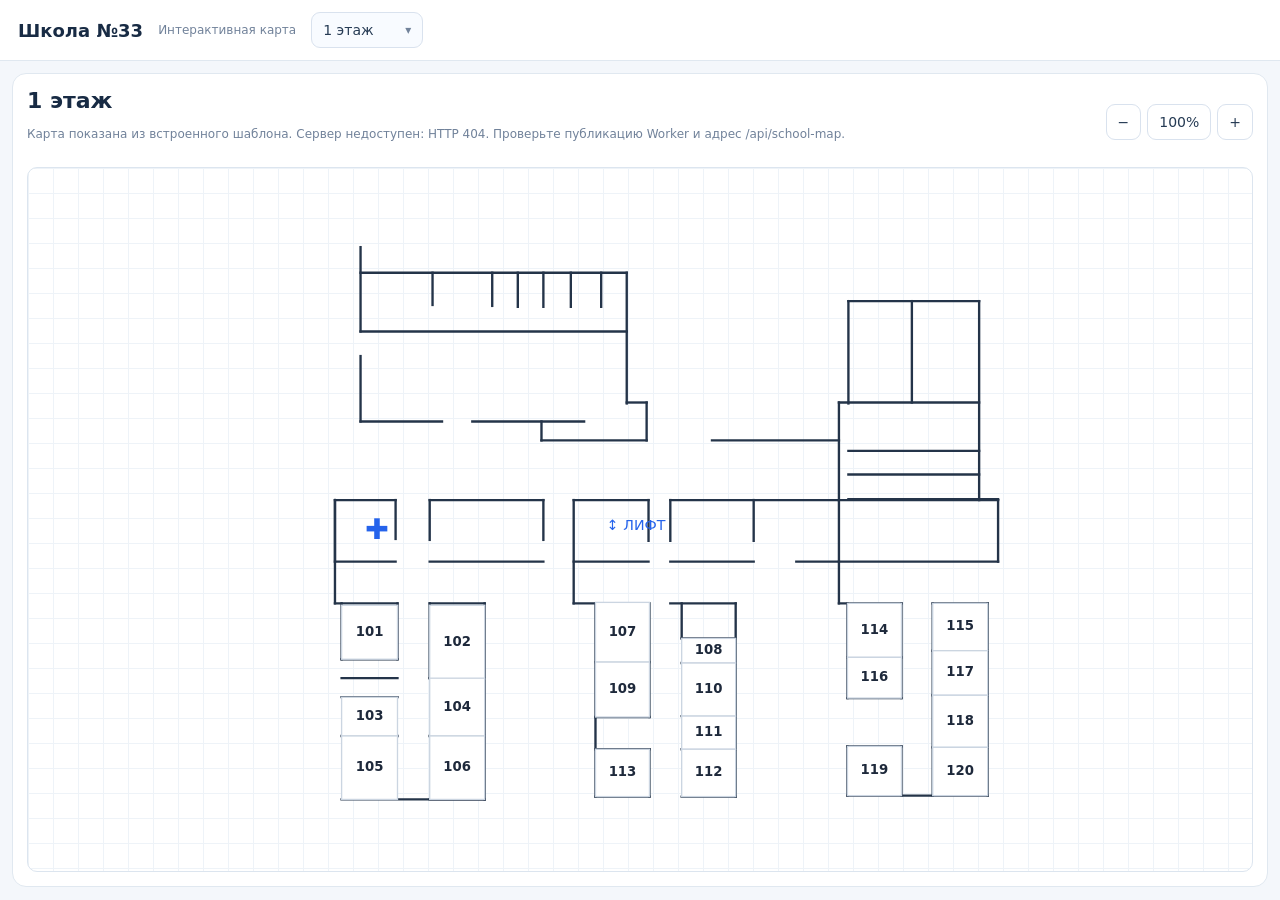
==== public/map-editor/index.html @ afbffb68 "Add files via upload" ====
<!doctype html><html lang="ru"><head><meta charset="utf-8"><meta name="viewport" content="width=device-width,initial-scale=1"><title>Редактор карты школы №33</title><link rel="stylesheet" href="style.css"></head><body>
<header><div><b>Школа №33</b><span>Интерактивная карта</span><div class="floor-dropdown"><button id="floorMenuButton" type="button" aria-expanded="false" aria-controls="floorMenu">Этажи <span aria-hidden="true">▾</span></button><div id="floorMenu" class="floor-menu" hidden><div id="floors"></div></div></div></div><div class="top admin-only"><button id="undo" title="Отменить">↶</button><button id="redo" title="Повторить">↷</button><button id="save">Сохранить</button><button id="download">Скачать JSON</button><label class="btn">Загрузить JSON<input type="file" id="load" accept=".json,application/json" hidden></label></div></header>
<main><aside class="left admin-only"><h3>Инструменты</h3><button class="tool" data-tool="select">↖ Выделение</button><button class="tool" data-tool="wall">╱ Стена</button><button class="tool" data-tool="room">▢ Кабинет</button><button class="tool" data-tool="image">▧ Изображение</button><input id="imageUpload" type="file" accept="image/*" hidden><button class="tool" data-tool="erase">⌫ Удаление</button><hr><button id="editToggle" class="edit">✎ Режим редактирования</button></aside>
<section class="center"><div class="bar"><div><h1 id="floorTitle">1 этаж</h1><p id="status">Режим просмотра</p></div><div class="zoom"><button id="minus">−</button><button id="zoomReset">100%</button><button id="plus">+</button></div></div><div id="viewport"><canvas id="canvas"></canvas><div id="roomTooltip" hidden></div><div id="empty" hidden>Здесь пока нет объектов. Нажмите на карандаш, чтобы начать рисовать.</div></div><div class="foot admin-foot">Колесо мыши — масштаб · ПКМ + перетаскивание — перемещение · Delete — удалить · Shift + клик — выбрать несколько · Ctrl+Z — назад · Ctrl+X — вперёд</div></section>
<aside class="right admin-only"><div class="layerhead"><h3>Элементы карты</h3><button id="addLayer" title="Добавить элемент">＋</button></div><div id="props"></div><div id="layers"></div><hr><button id="clearFloor" class="danger">Очистить этаж</button><p class="help">Карта сохраняется в базе D1. Изменения доступны только администратору.</p></aside></main>
<script src="seed.js"></script><script src="plan-details.js"></script><script src="editor.js"></script></body></html>
---- public/map-editor/style.css ----
*{box-sizing:border-box}body{margin:0;background:#f4f7fb;color:#182b44;font:14px system-ui,"Segoe UI",sans-serif}button,.btn{font:inherit;cursor:pointer;border:1px solid #d9e2ee;border-radius:9px;background:#fff;padding:9px 11px;color:#263b54}button:hover,.btn:hover{background:#eaf2ff}button:disabled{opacity:.4;cursor:default}header{background:#fff;border-bottom:1px solid #e0e8f0;padding:12px 18px;display:flex;justify-content:space-between;align-items:center;gap:10px}header div:first-child{display:flex;gap:15px;align-items:center}header b{font-size:18px}header span,.muted,.help,.foot,#status{color:#71829a;font-size:12px}.top{display:flex;gap:7px;align-items:center;flex-wrap:wrap}.top #save{background:#2563eb;color:white;border-color:#2563eb}main{display:grid;grid-template-columns:205px minmax(0,1fr) 260px;gap:12px;padding:12px;max-width:1900px;margin:auto;min-height:calc(100vh - 70px)}aside,.center{background:#fff;border:1px solid #e0e8f0;border-radius:14px;padding:14px;min-width:0}h3{font-size:14px;margin:6px 0 14px}h1{font-size:22px;margin:0}p{line-height:1.5}.left button,.right>.danger{display:block;width:100%;text-align:left;margin:5px 0}.tool.active,.floor.active,.edit.active{background:#2563eb;color:white;border-color:#2563eb}.floor{font-weight:600}.edit{background:#fef3c7;border-color:#f59e0b}hr{border:0;border-top:1px solid #e7edf4;margin:16px 0}.bar{display:flex;align-items:center;justify-content:space-between;gap:12px;margin-bottom:12px}.zoom{display:flex;gap:6px}#viewport{height:calc(100vh - 205px);min-height:450px;position:relative;border:1px solid #dce5ef;border-radius:10px;overflow:hidden;background-color:#fff;background-image:linear-gradient(#eef3f8 1px,transparent 1px),linear-gradient(90deg,#eef3f8 1px,transparent 1px);background-size:25px 25px;touch-action:none}canvas{display:block;width:100%;height:100%;cursor:crosshair}#empty{position:absolute;top:50%;width:100%;text-align:center;color:#8796aa;pointer-events:none}.foot{padding:10px 0 0}.prop{display:block;margin:11px 0;font-size:12px;color:#64748b}.prop input,.prop select,.prop textarea{display:block;width:100%;margin-top:5px;border:1px solid #dce5ef;border-radius:7px;padding:8px;background:#fff;color:#15243b}.prop input[type=color]{height:35px;padding:3px}.prop input[type=checkbox]{display:inline;width:auto}.layer{display:flex;align-items:center;justify-content:space-between;padding:8px 0;border-bottom:1px solid #edf1f6;gap:5px;font-size:12px}.danger{color:#b91c1c;border-color:#fecaca}.help{line-height:1.5}#props button{margin-top:10px}@media(max-width:1000px){main{grid-template-columns:170px minmax(0,1fr)}.right{grid-column:1/-1}#viewport{height:550px}}@media(max-width:650px){main{display:block}aside,.center{margin-bottom:10px}#viewport{height:470px}header{flex-wrap:wrap}}.layerhead{display:flex;justify-content:space-between;align-items:center;margin:10px 0}.layerhead button{font-size:19px;padding:3px 10px}.right .layer{cursor:default}.right .layer button{padding:3px 7px;font-size:11px}.right .layer .icon{width:20px;text-align:center}#props:empty{display:none}\n
.right .layerhead{display:flex;align-items:center;justify-content:space-between;margin:0 0 12px;gap:12px}.right .layerhead h3{margin:0}.right .layerhead button{margin-left:auto;flex-shrink:0}

/* Viewer mode: show only the floor chooser and map. */
body:not(.admin-visible) .admin-only{display:none!important}
body:not(.admin-visible) main{grid-template-columns:minmax(0,1fr)}
body:not(.admin-visible) #viewport{height:calc(100vh - 195px);min-height:500px}
body:not(.admin-visible) .center{max-width:none}
body:not(.admin-visible) .admin-foot{display:none}
.floor-dropdown{position:relative;z-index:20}
.floor-dropdown>button{display:flex;align-items:center;gap:16px;justify-content:space-between;min-width:112px;background:#f8fbff}
.floor-menu{position:absolute;left:0;top:calc(100% + 7px);background:white;border:1px solid #d9e2ee;border-radius:12px;padding:6px;box-shadow:0 12px 30px #172b4922;min-width:150px;z-index:25}
.floor-menu[hidden]{display:none!important}
.floor-menu .floor{display:block;width:100%;text-align:left;margin:2px 0;border:0;background:transparent}
.floor-menu .floor.active{background:#2563eb;color:white}
header>div:first-child{flex-wrap:wrap}
@media(max-width:650px){body:not(.admin-visible) #viewport{height:65vh;min-height:400px}}

#roomTooltip{position:absolute;z-index:30;pointer-events:none;background:#142338;color:#fff;border-radius:10px;padding:12px 14px;min-width:210px;max-width:240px;box-shadow:0 8px 22px #0003;line-height:1.8}#roomTooltip[hidden]{display:none!important}#roomTooltip strong{display:block;border-bottom:1px solid #ffffff33;margin-bottom:5px;padding-bottom:3px}
:root[data-theme="dark"] body{background:#101827;color:#e7edf6}:root[data-theme="dark"] header,:root[data-theme="dark"] aside,:root[data-theme="dark"] .center{background:#192437;color:#e7edf6;border-color:#35455d}:root[data-theme="dark"] button,:root[data-theme="dark"] .btn,:root[data-theme="dark"] .prop input,:root[data-theme="dark"] .prop select{background:#233248;color:#f2f5fa;border-color:#40516a}:root[data-theme="dark"] .floor-menu{background:#1a273b;border-color:#40516a}:root[data-theme="dark"] .floor-dropdown>button{background:#233248}:root[data-theme="dark"] #viewport{background-color:#152031;background-image:linear-gradient(#2a374b 1px,transparent 1px),linear-gradient(90deg,#2a374b 1px,transparent 1px);border-color:#40516a}:root[data-theme="dark"] .layer{border-color:#34455d}:root[data-theme="dark"] hr{border-color:#34455d}:root[data-theme="dark"] .tool.active,:root[data-theme="dark"] .floor.active{background:#2f6fed;color:#fff}

/* Theme compatibility for iframe and robust dark controls */
html[data-theme="dark"]{color-scheme:dark}html[data-theme="dark"] body,html[data-theme="dark"] main{background:#101827!important;color:#e7edf6!important}html[data-theme="dark"] header,html[data-theme="dark"] aside,html[data-theme="dark"] .center{background:#192437!important;color:#e7edf6!important;border-color:#35455d!important}html[data-theme="dark"] #viewport{background-color:#152031!important;background-image:linear-gradient(#2a374b 1px,transparent 1px),linear-gradient(90deg,#2a374b 1px,transparent 1px)!important;border-color:#40516a!important}html[data-theme="dark"] button,html[data-theme="dark"] .btn,html[data-theme="dark"] input,html[data-theme="dark"] select{background:#233248;color:#f2f5fa;border-color:#40516a}html[data-theme="dark"] .tool.active,html[data-theme="dark"] .edit.active{background:#2563eb!important;color:white!important}

.tree-group{border-bottom:1px solid #dce5ef;padding:5px 0}.tree-head,.tree-object{display:flex;align-items:center;gap:5px;min-height:35px}.tree-head button,.tree-object button{padding:4px 6px;flex-shrink:0}.tree-arrow{border:0;background:transparent!important}.tree-title{flex:1;min-width:0;overflow:hidden;text-overflow:ellipsis;white-space:nowrap;cursor:pointer;font-size:12px}.tree-children{margin-left:15px;border-left:1px solid #cbd5e1;padding-left:8px}.tree-object-label{flex:1;text-align:left;min-width:0;overflow:hidden;text-overflow:ellipsis;white-space:nowrap;border:0!important;background:transparent!important;font-size:11px!important}.tree-object.selected{background:#dbeafe;border-radius:6px}.group-selected{width:100%;margin:5px 0;font-size:11px!important}.tree-head input,.tree-object input{flex-shrink:0}body.dark .tree-object.selected{background:#1d4e85}body.dark .tree-group{border-color:#34445b}body.dark .tree-children{border-color:#34445b}
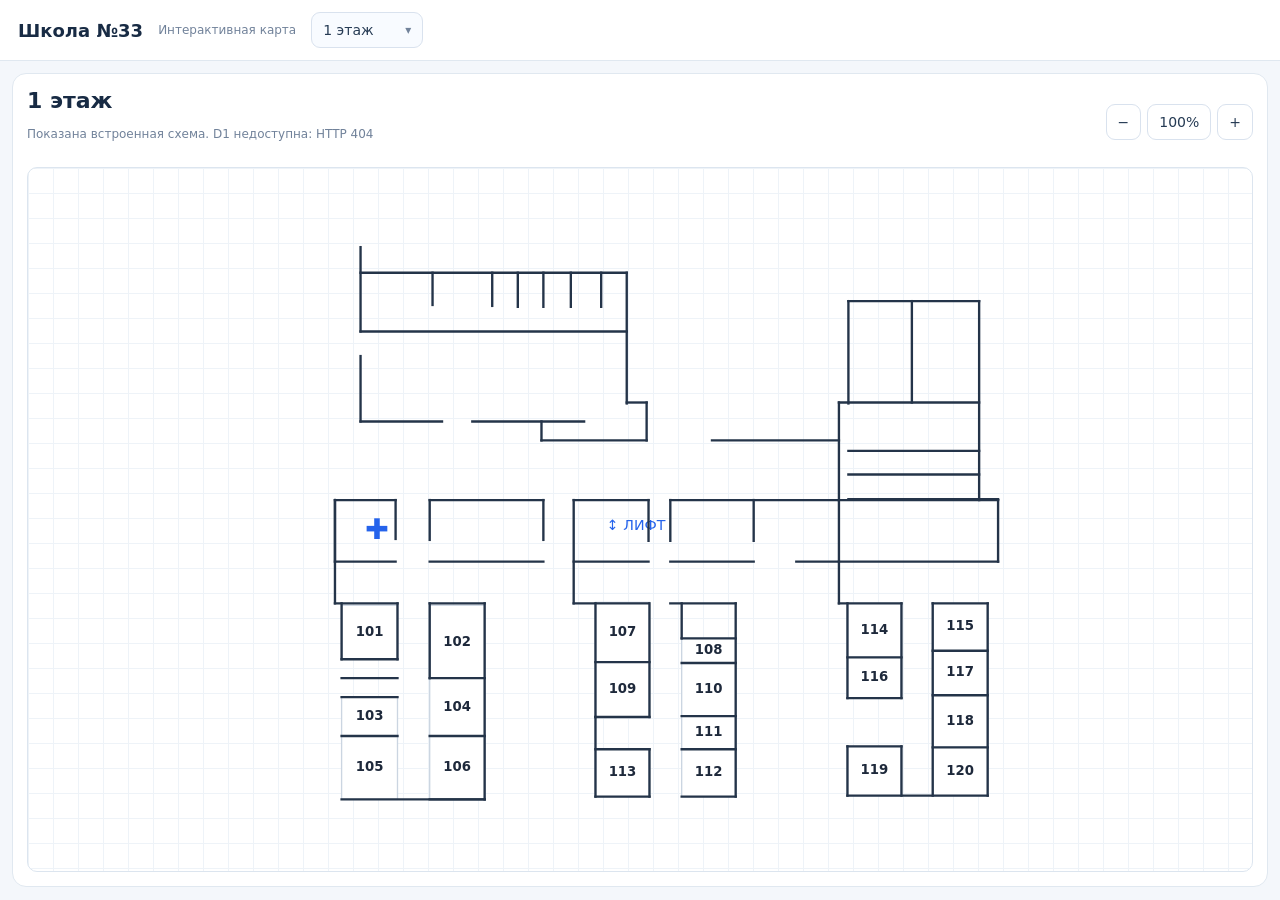
==== commit 36f92699: "Add files via upload" ====
--- a/public/map-editor/index.html
+++ b/public/map-editor/index.html
@@ -2,5 +2,5 @@
 <header><div><b>Школа №33</b><span>Интерактивная карта</span><div class="floor-dropdown"><button id="floorMenuButton" type="button" aria-expanded="false" aria-controls="floorMenu">Этажи <span aria-hidden="true">▾</span></button><div id="floorMenu" class="floor-menu" hidden><div id="floors"></div></div></div></div><div class="top admin-only"><button id="undo" title="Отменить">↶</button><button id="redo" title="Повторить">↷</button><button id="save">Сохранить</button><button id="download">Скачать JSON</button><label class="btn">Загрузить JSON<input type="file" id="load" accept=".json,application/json" hidden></label></div></header>
 <main><aside class="left admin-only"><h3>Инструменты</h3><button class="tool" data-tool="select">↖ Выделение</button><button class="tool" data-tool="wall">╱ Стена</button><button class="tool" data-tool="room">▢ Кабинет</button><button class="tool" data-tool="image">▧ Изображение</button><input id="imageUpload" type="file" accept="image/*" hidden><button class="tool" data-tool="erase">⌫ Удаление</button><hr><button id="editToggle" class="edit">✎ Режим редактирования</button></aside>
 <section class="center"><div class="bar"><div><h1 id="floorTitle">1 этаж</h1><p id="status">Режим просмотра</p></div><div class="zoom"><button id="minus">−</button><button id="zoomReset">100%</button><button id="plus">+</button></div></div><div id="viewport"><canvas id="canvas"></canvas><div id="roomTooltip" hidden></div><div id="empty" hidden>Здесь пока нет объектов. Нажмите на карандаш, чтобы начать рисовать.</div></div><div class="foot admin-foot">Колесо мыши — масштаб · ПКМ + перетаскивание — перемещение · Delete — удалить · Shift + клик — выбрать несколько · Ctrl+Z — назад · Ctrl+X — вперёд</div></section>
-<aside class="right admin-only"><div class="layerhead"><h3>Элементы карты</h3><button id="addLayer" title="Добавить элемент">＋</button></div><div id="props"></div><div id="layers"></div><hr><button id="clearFloor" class="danger">Очистить этаж</button><p class="help">Карта сохраняется в базе D1. Изменения доступны только администратору.</p></aside></main>
+<aside class="right admin-only"><div class="layerhead"><h3>Группы элементов</h3><button id="addLayer" title="Добавить элемент">＋</button></div><div id="props"></div><div id="layers"></div><hr><button id="clearFloor" class="danger">Очистить этаж</button><p class="help">Карта сохраняется в базе D1. Изменения доступны только администратору.</p></aside></main>
 <script src="seed.js"></script><script src="plan-details.js"></script><script src="editor.js"></script></body></html>
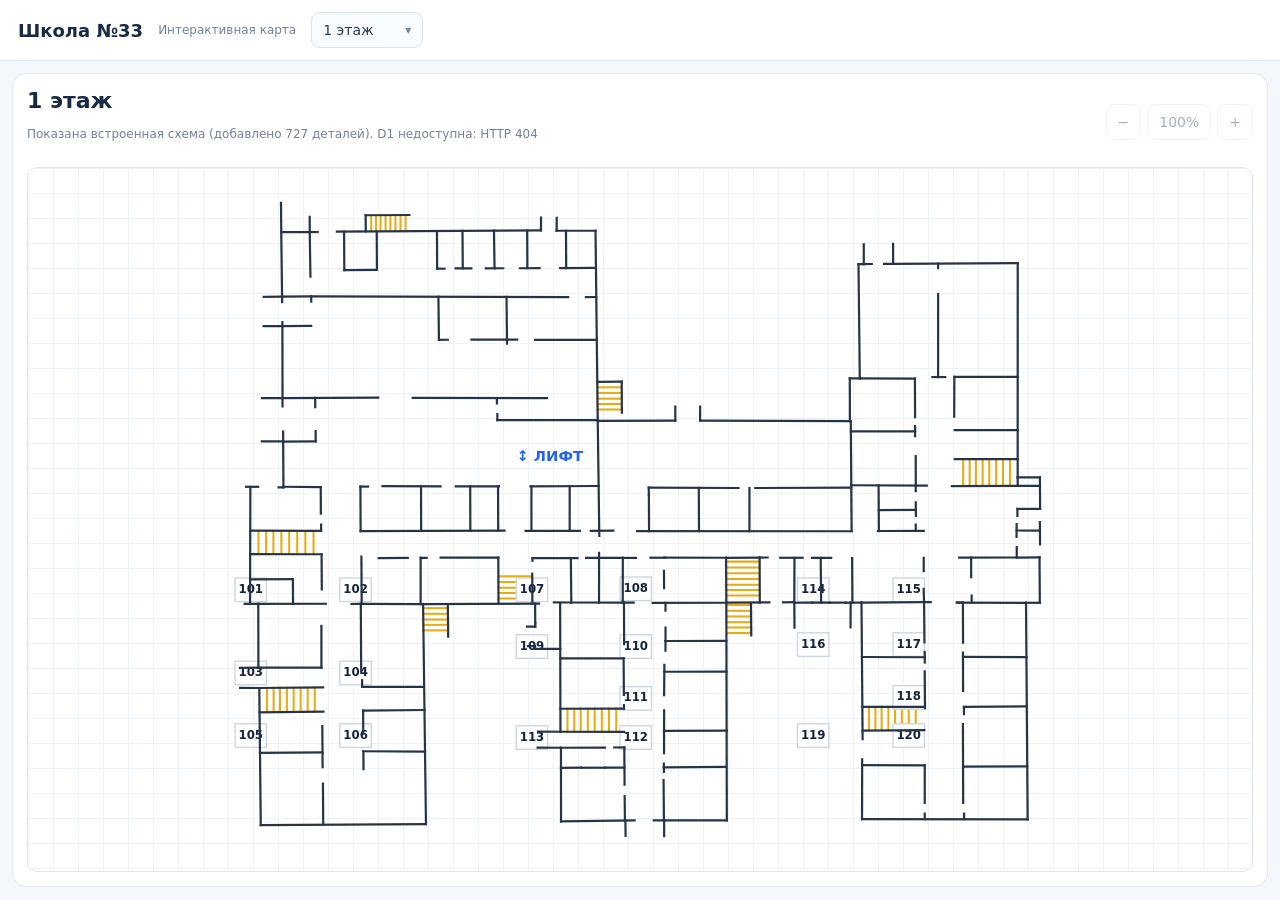
==== commit c73684fc: "Add files via upload" ====
--- a/public/map-editor/index.html
+++ b/public/map-editor/index.html
@@ -3,4 +3,4 @@
 <main><aside class="left admin-only"><h3>Инструменты</h3><button class="tool" data-tool="select">↖ Выделение</button><button class="tool" data-tool="wall">╱ Стена</button><button class="tool" data-tool="room">▢ Кабинет</button><button class="tool" data-tool="image">▧ Изображение</button><input id="imageUpload" type="file" accept="image/*" hidden><button class="tool" data-tool="erase">⌫ Удаление</button><hr><button id="editToggle" class="edit">✎ Режим редактирования</button></aside>
 <section class="center"><div class="bar"><div><h1 id="floorTitle">1 этаж</h1><p id="status">Режим просмотра</p></div><div class="zoom"><button id="minus">−</button><button id="zoomReset">100%</button><button id="plus">+</button></div></div><div id="viewport"><canvas id="canvas"></canvas><div id="roomTooltip" hidden></div><div id="empty" hidden>Здесь пока нет объектов. Нажмите на карандаш, чтобы начать рисовать.</div></div><div class="foot admin-foot">Колесо мыши — масштаб · ПКМ + перетаскивание — перемещение · Delete — удалить · Shift + клик — выбрать несколько · Ctrl+Z — назад · Ctrl+X — вперёд</div></section>
 <aside class="right admin-only"><div class="layerhead"><h3>Группы элементов</h3><button id="addLayer" title="Добавить элемент">＋</button></div><div id="props"></div><div id="layers"></div><hr><button id="clearFloor" class="danger">Очистить этаж</button><p class="help">Карта сохраняется в базе D1. Изменения доступны только администратору.</p></aside></main>
-<script src="seed.js"></script><script src="plan-details.js"></script><script src="editor.js"></script></body></html>+<script src="seed.js"></script><script src="plan-details.js"></script><script src="floor-blueprints.js"></script><script src="editor.js"></script></body></html>
--- a/public/map-editor/style.css
+++ b/public/map-editor/style.css
@@ -23,3 +23,5 @@
 html[data-theme="dark"]{color-scheme:dark}html[data-theme="dark"] body,html[data-theme="dark"] main{background:#101827!important;color:#e7edf6!important}html[data-theme="dark"] header,html[data-theme="dark"] aside,html[data-theme="dark"] .center{background:#192437!important;color:#e7edf6!important;border-color:#35455d!important}html[data-theme="dark"] #viewport{background-color:#152031!important;background-image:linear-gradient(#2a374b 1px,transparent 1px),linear-gradient(90deg,#2a374b 1px,transparent 1px)!important;border-color:#40516a!important}html[data-theme="dark"] button,html[data-theme="dark"] .btn,html[data-theme="dark"] input,html[data-theme="dark"] select{background:#233248;color:#f2f5fa;border-color:#40516a}html[data-theme="dark"] .tool.active,html[data-theme="dark"] .edit.active{background:#2563eb!important;color:white!important}
 
 .tree-group{border-bottom:1px solid #dce5ef;padding:5px 0}.tree-head,.tree-object{display:flex;align-items:center;gap:5px;min-height:35px}.tree-head button,.tree-object button{padding:4px 6px;flex-shrink:0}.tree-arrow{border:0;background:transparent!important}.tree-title{flex:1;min-width:0;overflow:hidden;text-overflow:ellipsis;white-space:nowrap;cursor:pointer;font-size:12px}.tree-children{margin-left:15px;border-left:1px solid #cbd5e1;padding-left:8px}.tree-object-label{flex:1;text-align:left;min-width:0;overflow:hidden;text-overflow:ellipsis;white-space:nowrap;border:0!important;background:transparent!important;font-size:11px!important}.tree-object.selected{background:#dbeafe;border-radius:6px}.group-selected{width:100%;margin:5px 0;font-size:11px!important}.tree-head input,.tree-object input{flex-shrink:0}body.dark .tree-object.selected{background:#1d4e85}body.dark .tree-group{border-color:#34445b}body.dark .tree-children{border-color:#34445b}
+
+#liftPopup[hidden]{display:none!important}html[data-theme="dark"] #liftPopup{--lift-bg:#233248;color:#f2f5fa}body:not(.admin-visible) #canvas{cursor:default}
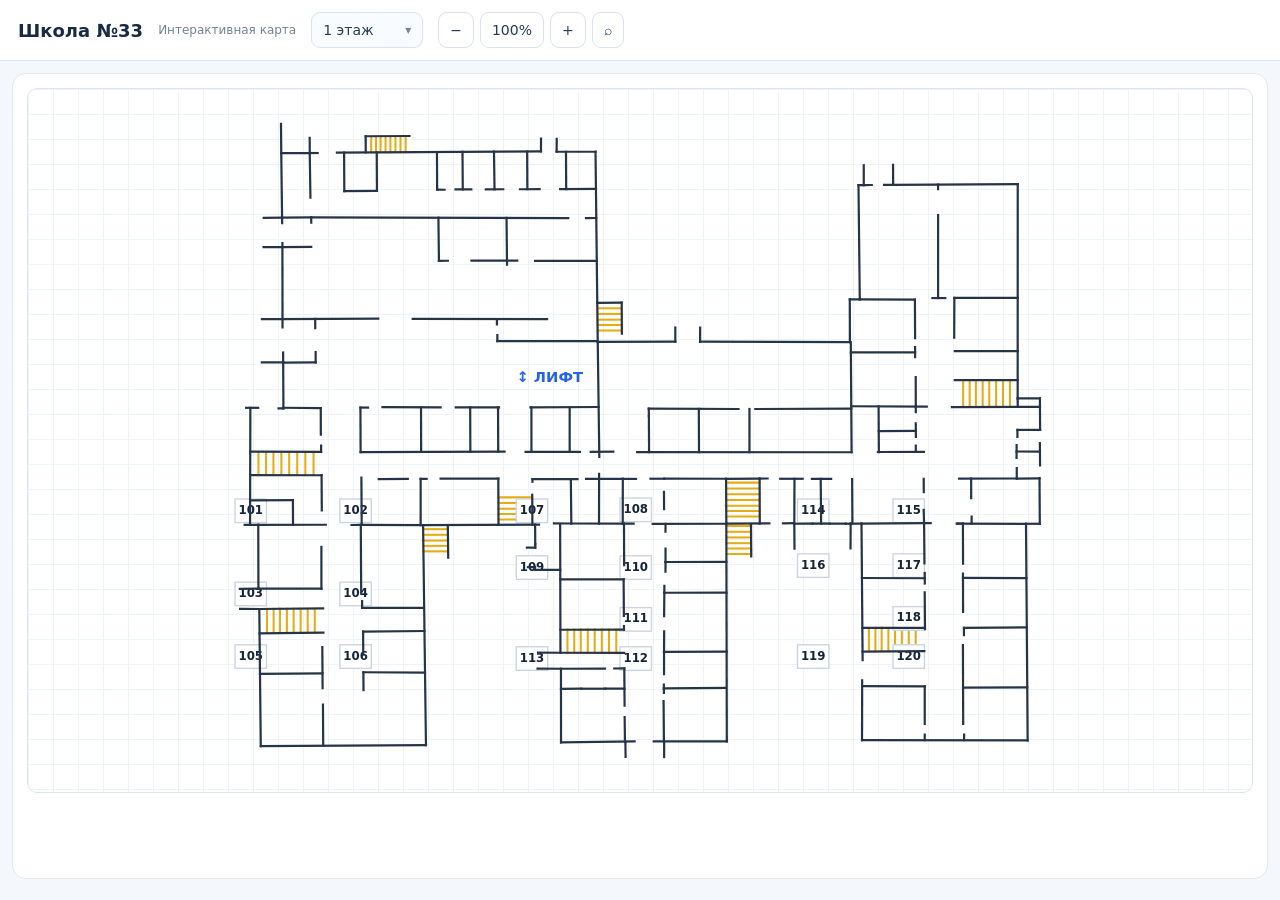
==== commit 406b795f: "Add files via upload" ====
--- a/public/map-editor/index.html
+++ b/public/map-editor/index.html
@@ -1,6 +1,6 @@
 <!doctype html><html lang="ru"><head><meta charset="utf-8"><meta name="viewport" content="width=device-width,initial-scale=1"><title>Редактор карты школы №33</title><link rel="stylesheet" href="style.css"></head><body>
-<header><div><b>Школа №33</b><span>Интерактивная карта</span><div class="floor-dropdown"><button id="floorMenuButton" type="button" aria-expanded="false" aria-controls="floorMenu">Этажи <span aria-hidden="true">▾</span></button><div id="floorMenu" class="floor-menu" hidden><div id="floors"></div></div></div></div><div class="top admin-only"><button id="undo" title="Отменить">↶</button><button id="redo" title="Повторить">↷</button><button id="save">Сохранить</button><button id="download">Скачать JSON</button><label class="btn">Загрузить JSON<input type="file" id="load" accept=".json,application/json" hidden></label></div></header>
+<header><div><b>Школа №33</b><span>Интерактивная карта</span><div class="floor-dropdown"><button id="floorMenuButton" type="button" aria-expanded="false" aria-controls="floorMenu">Этажи <span aria-hidden="true">▾</span></button><div id="floorMenu" class="floor-menu" hidden><div id="floors"></div></div></div><div class="zoom" aria-label="Масштаб карты"><button id="minus" title="Уменьшить">−</button><button id="zoomReset" title="Сбросить масштаб">100%</button><button id="plus" title="Увеличить">+</button><button id="magnifier" title="Лупа: нажмите на область карты для приближения" aria-pressed="false">⌕</button></div><div class="top admin-only"><button id="undo" title="Отменить">↶</button><button id="redo" title="Повторить">↷</button><button id="save">Сохранить</button><button id="download">Скачать JSON</button><label class="btn">Загрузить JSON<input type="file" id="load" accept=".json,application/json" hidden></label></div></header>
 <main><aside class="left admin-only"><h3>Инструменты</h3><button class="tool" data-tool="select">↖ Выделение</button><button class="tool" data-tool="wall">╱ Стена</button><button class="tool" data-tool="room">▢ Кабинет</button><button class="tool" data-tool="image">▧ Изображение</button><input id="imageUpload" type="file" accept="image/*" hidden><button class="tool" data-tool="erase">⌫ Удаление</button><hr><button id="editToggle" class="edit">✎ Режим редактирования</button></aside>
-<section class="center"><div class="bar"><div><h1 id="floorTitle">1 этаж</h1><p id="status">Режим просмотра</p></div><div class="zoom"><button id="minus">−</button><button id="zoomReset">100%</button><button id="plus">+</button></div></div><div id="viewport"><canvas id="canvas"></canvas><div id="roomTooltip" hidden></div><div id="empty" hidden>Здесь пока нет объектов. Нажмите на карандаш, чтобы начать рисовать.</div></div><div class="foot admin-foot">Колесо мыши — масштаб · ПКМ + перетаскивание — перемещение · Delete — удалить · Shift + клик — выбрать несколько · Ctrl+Z — назад · Ctrl+X — вперёд</div></section>
+<section class="center"><div class="bar" hidden><h1 id="floorTitle">1 этаж</h1><p id="status">Режим просмотра</p></div><div id="viewport"><canvas id="canvas"></canvas><div id="roomTooltip" hidden></div><div id="empty" hidden>Здесь пока нет объектов. Нажмите на карандаш, чтобы начать рисовать.</div></div><div class="foot admin-foot">Колесо мыши — масштаб · ПКМ + перетаскивание — перемещение · Delete — удалить · Shift + клик — выбрать несколько · Ctrl+Z — назад · Ctrl+X — вперёд</div></section>
 <aside class="right admin-only"><div class="layerhead"><h3>Группы элементов</h3><button id="addLayer" title="Добавить элемент">＋</button></div><div id="props"></div><div id="layers"></div><hr><button id="clearFloor" class="danger">Очистить этаж</button><p class="help">Карта сохраняется в базе D1. Изменения доступны только администратору.</p></aside></main>
 <script src="seed.js"></script><script src="plan-details.js"></script><script src="floor-blueprints.js"></script><script src="editor.js"></script></body></html>
--- a/public/map-editor/style.css
+++ b/public/map-editor/style.css
@@ -25,3 +25,15 @@
 .tree-group{border-bottom:1px solid #dce5ef;padding:5px 0}.tree-head,.tree-object{display:flex;align-items:center;gap:5px;min-height:35px}.tree-head button,.tree-object button{padding:4px 6px;flex-shrink:0}.tree-arrow{border:0;background:transparent!important}.tree-title{flex:1;min-width:0;overflow:hidden;text-overflow:ellipsis;white-space:nowrap;cursor:pointer;font-size:12px}.tree-children{margin-left:15px;border-left:1px solid #cbd5e1;padding-left:8px}.tree-object-label{flex:1;text-align:left;min-width:0;overflow:hidden;text-overflow:ellipsis;white-space:nowrap;border:0!important;background:transparent!important;font-size:11px!important}.tree-object.selected{background:#dbeafe;border-radius:6px}.group-selected{width:100%;margin:5px 0;font-size:11px!important}.tree-head input,.tree-object input{flex-shrink:0}body.dark .tree-object.selected{background:#1d4e85}body.dark .tree-group{border-color:#34445b}body.dark .tree-children{border-color:#34445b}
 
 #liftPopup[hidden]{display:none!important}html[data-theme="dark"] #liftPopup{--lift-bg:#233248;color:#f2f5fa}body:not(.admin-visible) #canvas{cursor:default}
+
+/* 8.2: прокрутка только внутри дерева групп, без растягивания страницы */
+@media(min-width:1001px){html,body{height:100%;overflow:hidden}main{height:calc(100vh - 70px);min-height:0}.right{display:flex;flex-direction:column;min-height:0;overflow:hidden}.right #props{flex-shrink:0;max-height:32%;overflow-y:auto}.right #layers{flex:1;min-height:0;overflow-y:auto;overscroll-behavior:contain;padding-right:5px}.right>hr,.right>.danger,.right>.help{flex-shrink:0}.left,.center{min-height:0;overflow-y:auto}}
+
+/* Prototype 8.2: compact map, zoom controls in main heading */
+header>.zoom{margin-left:auto;display:flex;align-items:center;gap:6px;flex-shrink:0}
+header>.zoom button{min-width:35px;padding:8px 10px}
+header>.zoom #magnifier{font-size:23px;line-height:18px}
+header>.zoom #magnifier.active{background:#dbeafe;border-color:#2563eb;color:#1d4ed8}
+.center>.bar{display:none!important}
+#viewport{height:calc(100vh - 155px);min-height:450px}
+@media(max-width:650px){header>.zoom{margin-left:0}#viewport{height:470px}}
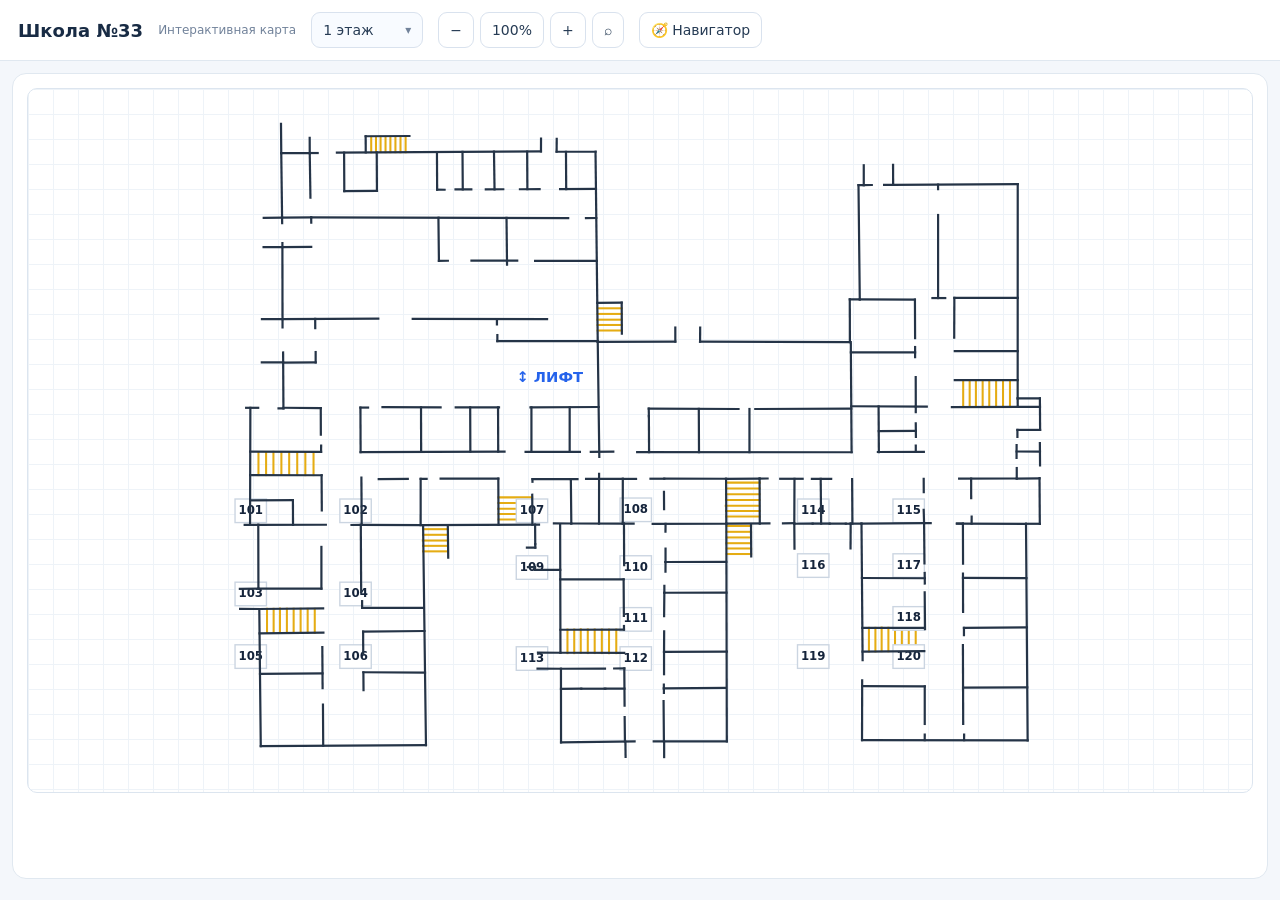
==== commit 11b2e402: "Add files via upload" ====
--- a/public/map-editor/index.html
+++ b/public/map-editor/index.html
@@ -1,6 +1,6 @@
 <!doctype html><html lang="ru"><head><meta charset="utf-8"><meta name="viewport" content="width=device-width,initial-scale=1"><title>Редактор карты школы №33</title><link rel="stylesheet" href="style.css"></head><body>
-<header><div><b>Школа №33</b><span>Интерактивная карта</span><div class="floor-dropdown"><button id="floorMenuButton" type="button" aria-expanded="false" aria-controls="floorMenu">Этажи <span aria-hidden="true">▾</span></button><div id="floorMenu" class="floor-menu" hidden><div id="floors"></div></div></div><div class="zoom" aria-label="Масштаб карты"><button id="minus" title="Уменьшить">−</button><button id="zoomReset" title="Сбросить масштаб">100%</button><button id="plus" title="Увеличить">+</button><button id="magnifier" title="Лупа: нажмите на область карты для приближения" aria-pressed="false">⌕</button></div><div class="top admin-only"><button id="undo" title="Отменить">↶</button><button id="redo" title="Повторить">↷</button><button id="save">Сохранить</button><button id="download">Скачать JSON</button><label class="btn">Загрузить JSON<input type="file" id="load" accept=".json,application/json" hidden></label></div></header>
+<header><div><b>Школа №33</b><span>Интерактивная карта</span><div class="floor-dropdown"><button id="floorMenuButton" type="button" aria-expanded="false" aria-controls="floorMenu">Этажи <span aria-hidden="true">▾</span></button><div id="floorMenu" class="floor-menu" hidden><div id="floors"></div></div></div><div class="zoom" aria-label="Масштаб карты"><button id="minus" title="Уменьшить">−</button><button id="zoomReset" title="Сбросить масштаб">100%</button><button id="plus" title="Увеличить">+</button><button id="magnifier" title="Лупа: нажмите на область карты для приближения" aria-pressed="false">⌕</button></div><button id="navToggle" type="button" title="Навигатор по школе">🧭 Навигатор</button><div class="top admin-only"><button id="undo" title="Отменить">↶</button><button id="redo" title="Повторить">↷</button><button id="save">Сохранить</button><button id="download">Скачать JSON</button><label class="btn">Загрузить JSON<input type="file" id="load" accept=".json,application/json" hidden></label></div></header>
 <main><aside class="left admin-only"><h3>Инструменты</h3><button class="tool" data-tool="select">↖ Выделение</button><button class="tool" data-tool="wall">╱ Стена</button><button class="tool" data-tool="room">▢ Кабинет</button><button class="tool" data-tool="image">▧ Изображение</button><input id="imageUpload" type="file" accept="image/*" hidden><button class="tool" data-tool="erase">⌫ Удаление</button><hr><button id="editToggle" class="edit">✎ Режим редактирования</button></aside>
-<section class="center"><div class="bar" hidden><h1 id="floorTitle">1 этаж</h1><p id="status">Режим просмотра</p></div><div id="viewport"><canvas id="canvas"></canvas><div id="roomTooltip" hidden></div><div id="empty" hidden>Здесь пока нет объектов. Нажмите на карандаш, чтобы начать рисовать.</div></div><div class="foot admin-foot">Колесо мыши — масштаб · ПКМ + перетаскивание — перемещение · Delete — удалить · Shift + клик — выбрать несколько · Ctrl+Z — назад · Ctrl+X — вперёд</div></section>
+<section class="center"><div class="bar" hidden><h1 id="floorTitle">1 этаж</h1><p id="status">Режим просмотра</p></div><div id="viewport"><canvas id="canvas"></canvas><div id="roomTooltip" hidden></div><div id="navPanel" hidden><div class="nav-title"><strong>🧭 Навигатор</strong><button id="navClose" type="button" aria-label="Закрыть">×</button></div><label>Откуда<select id="navFrom"></select></label><label>Куда<select id="navTo"></select></label><button id="navFind" type="button">Построить маршрут</button><button id="navClear" type="button">Сбросить</button><p id="navInfo" role="status">Выберите точки маршрута.</p><div class="nav-admin admin-only"><hr><strong>Редактор маршрутов</strong><p>Поставьте точки в коридорах и соедините только реально проходимые участки.</p><select id="navKind"><option value="waypoint">Коридор</option><option value="room">Кабинет</option><option value="stairs">Лестница</option><option value="lift">Лифт</option><option value="entrance">Вход</option></select><input id="navLabel" placeholder="Номер кабинета / название"><input id="navConnector" placeholder="Код лестницы/лифта (например, A)"><button id="navAdd" type="button">+ Разместить точку</button><button id="navLink" type="button">Соединить две точки</button><button id="navDelete" type="button">Удалить точку</button><p id="navEditInfo">Точки маршрута видны администратору при открытом навигаторе.</p></div></div><div id="empty" hidden>Здесь пока нет объектов. Нажмите на карандаш, чтобы начать рисовать.</div></div><div class="foot admin-foot">Колесо мыши — масштаб · ПКМ + перетаскивание — перемещение · Delete — удалить · Shift + клик — выбрать несколько · Ctrl+Z — назад · Ctrl+X — вперёд</div></section>
 <aside class="right admin-only"><div class="layerhead"><h3>Группы элементов</h3><button id="addLayer" title="Добавить элемент">＋</button></div><div id="props"></div><div id="layers"></div><hr><button id="clearFloor" class="danger">Очистить этаж</button><p class="help">Карта сохраняется в базе D1. Изменения доступны только администратору.</p></aside></main>
 <script src="seed.js"></script><script src="plan-details.js"></script><script src="floor-blueprints.js"></script><script src="editor.js"></script></body></html>
--- a/public/map-editor/style.css
+++ b/public/map-editor/style.css
@@ -37,3 +37,18 @@
 .center>.bar{display:none!important}
 #viewport{height:calc(100vh - 155px);min-height:450px}
 @media(max-width:650px){header>.zoom{margin-left:0}#viewport{height:470px}}
+
+/* Prototype 8.3: readable group names, actions on a separate row */
+.tree-head{display:grid;grid-template-columns:20px minmax(0,1fr) 18px;gap:5px;align-items:center;padding:5px 0}
+.tree-head .tree-title{min-width:0;overflow:visible;text-overflow:clip;white-space:normal;overflow-wrap:anywhere;font-size:12px;line-height:1.35}
+.tree-head .tree-actions{grid-column:2 / 4;display:flex;justify-content:flex-end;gap:5px;align-items:center;min-width:0}
+.tree-head .tree-actions button{flex:0 0 auto}
+.tree-head .tree-arrow{grid-column:1;grid-row:1}
+.tree-head .tree-title{grid-column:2;grid-row:1}
+.tree-head > input{grid-column:3;grid-row:1}
+
+/* Prototype 9: navigation overlay */
+#navToggle{white-space:nowrap}#navToggle.active,#navFind,#navAdd.active,#navLink.active{background:#2563eb;color:#fff;border-color:#2563eb}
+#navPanel{position:absolute;right:12px;top:12px;width:min(305px,calc(100% - 24px));max-height:calc(100% - 24px);overflow:auto;z-index:32;background:#fff;border:1px solid #cbd5e1;border-radius:13px;padding:13px;box-shadow:0 8px 28px #0002;touch-action:pan-y}
+#navPanel[hidden]{display:none!important}.nav-title{display:flex;align-items:center;justify-content:space-between;margin-bottom:10px}.nav-title button{padding:3px 9px;font-size:20px}#navPanel label{display:block;font-size:12px;margin:8px 0;color:#52637a}#navPanel select,#navPanel input{display:block;width:100%;padding:8px;border:1px solid #cbd5e1;border-radius:8px;margin:5px 0;background:#fff;color:#182b44}#navPanel button{margin:4px 3px 4px 0}#navInfo,#navEditInfo{font-size:12px;line-height:1.4;color:#52637a}.nav-admin{border-top:1px solid #e2e8f0;margin-top:10px;padding-top:10px}.nav-admin p{font-size:12px}
+html[data-theme="dark"] #navPanel{background:#1b2b40;color:#f1f5f9;border-color:#52617b}html[data-theme="dark"] #navPanel label,html[data-theme="dark"] #navInfo,html[data-theme="dark"] #navEditInfo{color:#cbd5e1}
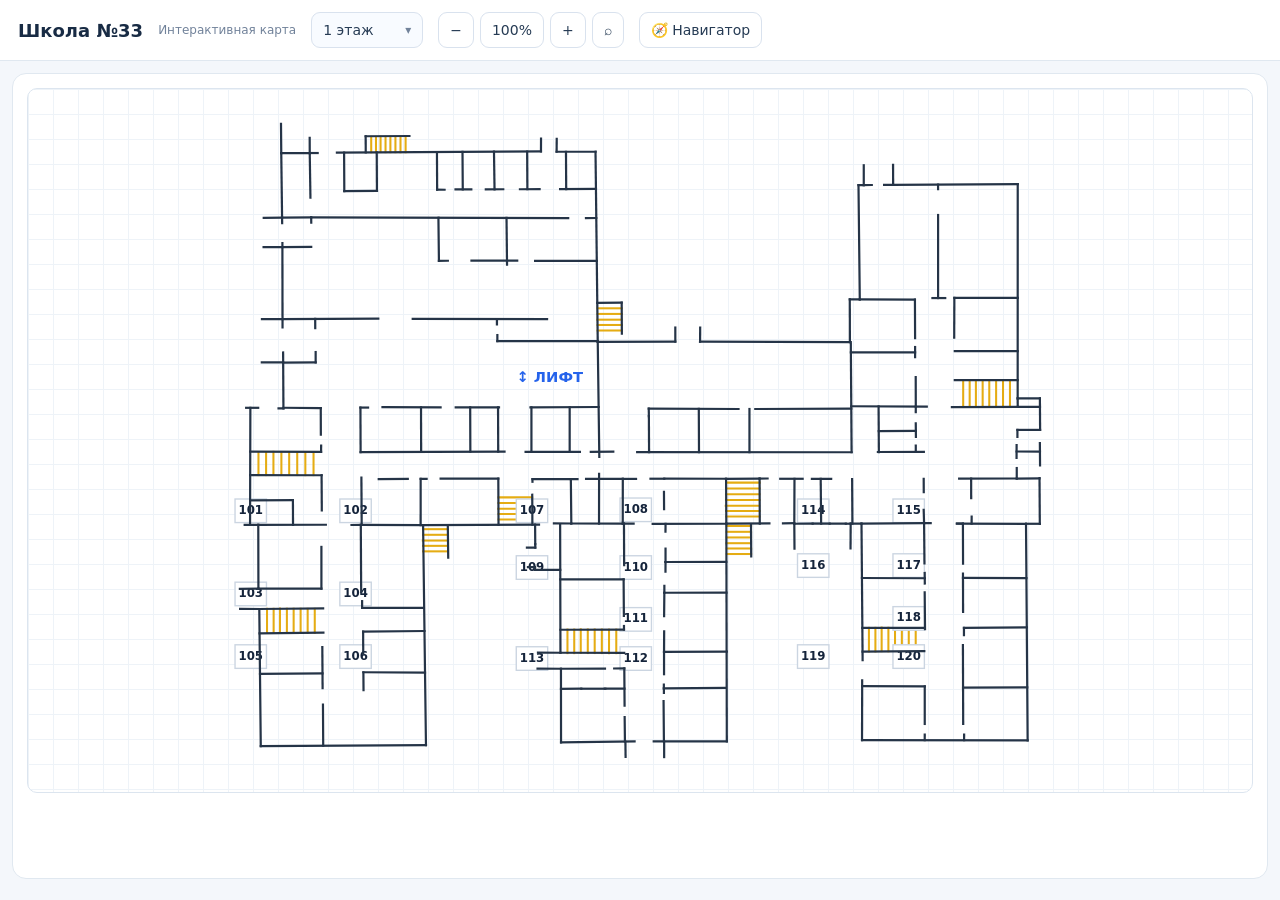
==== commit bc29bc96: "Add files via upload" ====
--- a/public/map-editor/index.html
+++ b/public/map-editor/index.html
@@ -1,6 +1,6 @@
 <!doctype html><html lang="ru"><head><meta charset="utf-8"><meta name="viewport" content="width=device-width,initial-scale=1"><title>Редактор карты школы №33</title><link rel="stylesheet" href="style.css"></head><body>
 <header><div><b>Школа №33</b><span>Интерактивная карта</span><div class="floor-dropdown"><button id="floorMenuButton" type="button" aria-expanded="false" aria-controls="floorMenu">Этажи <span aria-hidden="true">▾</span></button><div id="floorMenu" class="floor-menu" hidden><div id="floors"></div></div></div><div class="zoom" aria-label="Масштаб карты"><button id="minus" title="Уменьшить">−</button><button id="zoomReset" title="Сбросить масштаб">100%</button><button id="plus" title="Увеличить">+</button><button id="magnifier" title="Лупа: нажмите на область карты для приближения" aria-pressed="false">⌕</button></div><button id="navToggle" type="button" title="Навигатор по школе">🧭 Навигатор</button><div class="top admin-only"><button id="undo" title="Отменить">↶</button><button id="redo" title="Повторить">↷</button><button id="save">Сохранить</button><button id="download">Скачать JSON</button><label class="btn">Загрузить JSON<input type="file" id="load" accept=".json,application/json" hidden></label></div></header>
 <main><aside class="left admin-only"><h3>Инструменты</h3><button class="tool" data-tool="select">↖ Выделение</button><button class="tool" data-tool="wall">╱ Стена</button><button class="tool" data-tool="room">▢ Кабинет</button><button class="tool" data-tool="image">▧ Изображение</button><input id="imageUpload" type="file" accept="image/*" hidden><button class="tool" data-tool="erase">⌫ Удаление</button><hr><button id="editToggle" class="edit">✎ Режим редактирования</button></aside>
-<section class="center"><div class="bar" hidden><h1 id="floorTitle">1 этаж</h1><p id="status">Режим просмотра</p></div><div id="viewport"><canvas id="canvas"></canvas><div id="roomTooltip" hidden></div><div id="navPanel" hidden><div class="nav-title"><strong>🧭 Навигатор</strong><button id="navClose" type="button" aria-label="Закрыть">×</button></div><label>Откуда<select id="navFrom"></select></label><label>Куда<select id="navTo"></select></label><button id="navFind" type="button">Построить маршрут</button><button id="navClear" type="button">Сбросить</button><p id="navInfo" role="status">Выберите точки маршрута.</p><div class="nav-admin admin-only"><hr><strong>Редактор маршрутов</strong><p>Поставьте точки в коридорах и соедините только реально проходимые участки.</p><select id="navKind"><option value="waypoint">Коридор</option><option value="room">Кабинет</option><option value="stairs">Лестница</option><option value="lift">Лифт</option><option value="entrance">Вход</option></select><input id="navLabel" placeholder="Номер кабинета / название"><input id="navConnector" placeholder="Код лестницы/лифта (например, A)"><button id="navAdd" type="button">+ Разместить точку</button><button id="navLink" type="button">Соединить две точки</button><button id="navDelete" type="button">Удалить точку</button><p id="navEditInfo">Точки маршрута видны администратору при открытом навигаторе.</p></div></div><div id="empty" hidden>Здесь пока нет объектов. Нажмите на карандаш, чтобы начать рисовать.</div></div><div class="foot admin-foot">Колесо мыши — масштаб · ПКМ + перетаскивание — перемещение · Delete — удалить · Shift + клик — выбрать несколько · Ctrl+Z — назад · Ctrl+X — вперёд</div></section>
+<section class="center"><div class="bar" hidden><h1 id="floorTitle">1 этаж</h1><p id="status">Режим просмотра</p></div><div id="viewport"><canvas id="canvas"></canvas><div id="roomTooltip" hidden></div><div id="navPanel" hidden><div class="nav-title"><strong>🧭 Навигатор</strong><button id="navClose" type="button" aria-label="Закрыть">×</button></div><p class="nav-help">Выберите A или Б и нажмите на любое место карты. Маркеры можно перетаскивать.</p><div class="nav-pick-row"><button id="navPickA" type="button">📍 Поставить A</button><button id="navPickB" type="button">📍 Поставить Б</button></div><label>Откуда<select id="navFrom"></select></label><label>Куда<select id="navTo"></select></label><button id="navFind" type="button">Построить маршрут</button><button id="navClear" type="button">Сбросить</button><button id="navSwap" type="button">⇄ Поменять местами</button><p id="navInfo" role="status">Выберите точки маршрута.</p><div class="nav-admin admin-only" hidden style="display:none"><hr><strong>Редактор маршрутов</strong><p>Поставьте точки в коридорах и соедините только реально проходимые участки.</p><select id="navKind"><option value="waypoint">Коридор</option><option value="room">Кабинет</option><option value="stairs">Лестница</option><option value="lift">Лифт</option><option value="entrance">Вход</option></select><input id="navLabel" placeholder="Номер кабинета / название"><input id="navConnector" placeholder="Код лестницы/лифта (например, A)"><button id="navAdd" type="button">+ Разместить точку</button><button id="navLink" type="button">Соединить две точки</button><button id="navDelete" type="button">Удалить точку</button><p id="navEditInfo">Точки маршрута видны администратору при открытом навигаторе.</p></div></div><div id="empty" hidden>Здесь пока нет объектов. Нажмите на карандаш, чтобы начать рисовать.</div></div><div class="foot admin-foot">Колесо мыши — масштаб · ПКМ + перетаскивание — перемещение · Delete — удалить · Shift + клик — выбрать несколько · Ctrl+Z — назад · Ctrl+X — вперёд</div></section>
 <aside class="right admin-only"><div class="layerhead"><h3>Группы элементов</h3><button id="addLayer" title="Добавить элемент">＋</button></div><div id="props"></div><div id="layers"></div><hr><button id="clearFloor" class="danger">Очистить этаж</button><p class="help">Карта сохраняется в базе D1. Изменения доступны только администратору.</p></aside></main>
 <script src="seed.js"></script><script src="plan-details.js"></script><script src="floor-blueprints.js"></script><script src="editor.js"></script></body></html>
--- a/public/map-editor/style.css
+++ b/public/map-editor/style.css
@@ -52,3 +52,8 @@
 #navPanel{position:absolute;right:12px;top:12px;width:min(305px,calc(100% - 24px));max-height:calc(100% - 24px);overflow:auto;z-index:32;background:#fff;border:1px solid #cbd5e1;border-radius:13px;padding:13px;box-shadow:0 8px 28px #0002;touch-action:pan-y}
 #navPanel[hidden]{display:none!important}.nav-title{display:flex;align-items:center;justify-content:space-between;margin-bottom:10px}.nav-title button{padding:3px 9px;font-size:20px}#navPanel label{display:block;font-size:12px;margin:8px 0;color:#52637a}#navPanel select,#navPanel input{display:block;width:100%;padding:8px;border:1px solid #cbd5e1;border-radius:8px;margin:5px 0;background:#fff;color:#182b44}#navPanel button{margin:4px 3px 4px 0}#navInfo,#navEditInfo{font-size:12px;line-height:1.4;color:#52637a}.nav-admin{border-top:1px solid #e2e8f0;margin-top:10px;padding-top:10px}.nav-admin p{font-size:12px}
 html[data-theme="dark"] #navPanel{background:#1b2b40;color:#f1f5f9;border-color:#52617b}html[data-theme="dark"] #navPanel label,html[data-theme="dark"] #navInfo,html[data-theme="dark"] #navEditInfo{color:#cbd5e1}
+
+/* Prototype 12: map marker selection and fully visible room cards */
+#roomTooltip{box-sizing:border-box;max-width:min(320px,calc(100% - 16px));min-width:0;max-height:calc(100% - 16px);overflow:auto;line-height:1.5;white-space:normal;overflow-wrap:anywhere}
+.nav-help{font-size:12px;color:#64748b;line-height:1.4}
+.nav-pick-row{display:flex;gap:6px}.nav-pick-row button{flex:1;padding:9px 6px;border:1px solid #cbd5e1;border-radius:8px;background:#eef4ff;color:#1e3a8a;cursor:pointer}.nav-pick-row button.active{background:#2563eb;color:white;border-color:#2563eb}
